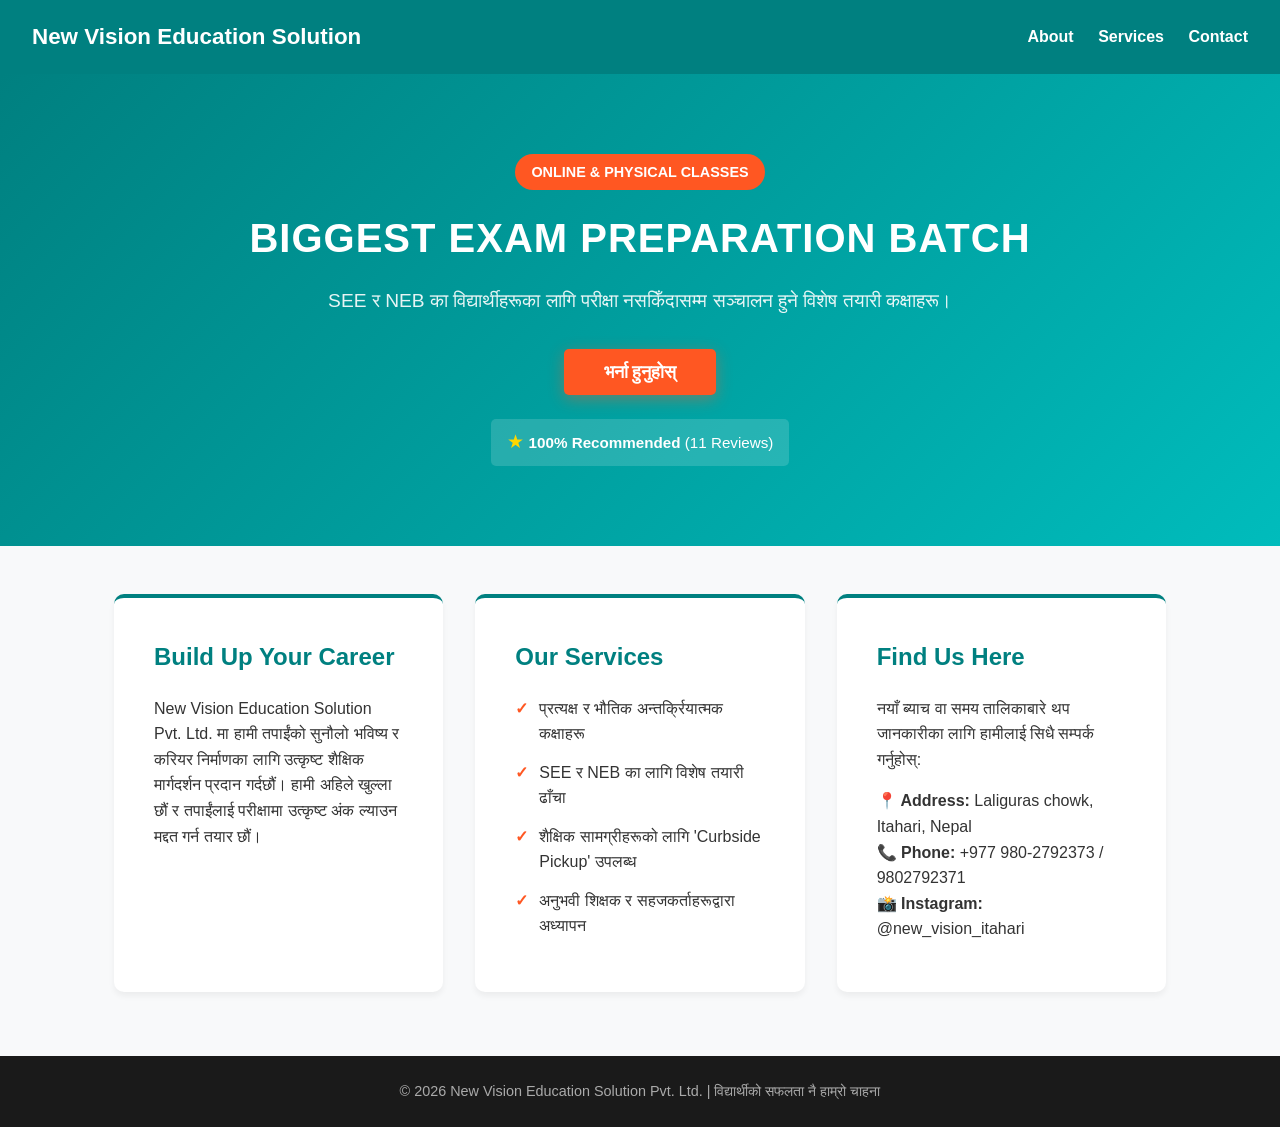
==== new_vision.html @ eb4abb59 "i had changed a language of the site" ====
<!DOCTYPE html>
<html lang="ne">
<head>
    <meta charset="UTF-8">
    <meta name="viewport" content="width=device-width, initial-scale=1.0">
    <title>New Vision Education Solution Pvt. Ltd.</title>
    <style>
        /* Base Setup */
        * {
            margin: 0;
            padding: 0;
            box-sizing: border-box;
            font-family: 'Segoe UI', Tahoma, Geneva, Verdana, sans-serif;
        }

        body {
            background-color: #f8f9fa;
            color: #333;
            line-height: 1.6;
        }

        /* Header Navigation */
        header {
            background-color: #008080; 
            color: white;
            padding: 1.2rem 2rem;
            display: flex;
            justify-content: space-between;
            align-items: center;
            box-shadow: 0 2px 10px rgba(0,0,0,0.1);
        }

        .logo h1 {
            font-size: 1.4rem;
            font-weight: 700;
        }

        nav a {
            color: white;
            text-decoration: none;
            margin-left: 20px;
            font-weight: 600;
            transition: color 0.2s;
        }

        nav a:hover {
            color: #ff5722;
        }

        /* Hero Banner */
        .hero-banner {
            background: linear-gradient(135deg, #008080 0%, #00bcbc 100%);
            color: white;
            text-align: center;
            padding: 5rem 1.5rem;
            position: relative;
        }

        .hero-banner .badge {
            background-color: #ff5722;
            color: white;
            padding: 0.4rem 1rem;
            border-radius: 50px;
            font-weight: bold;
            display: inline-block;
            margin-bottom: 1rem;
            font-size: 0.9rem;
            text-transform: uppercase;
        }

        .hero-banner h2 {
            font-size: 2.5rem;
            margin-bottom: 1rem;
            letter-spacing: 1px;
        }

        .hero-banner p {
            font-size: 1.2rem;
            max-width: 700px;
            margin: 0 auto 2rem auto;
            opacity: 0.9;
        }

        /* Trust Badge Style */
        .rating-badge {
            display: inline-flex;
            align-items: center;
            background: rgba(255, 255, 255, 0.15);
            padding: 0.5rem 1rem;
            border-radius: 5px;
            margin-top: 1.5rem;
            font-size: 0.95rem;
        }

        .rating-badge span {
            color: #ffd700;
            margin-right: 5px;
            font-size: 1.2rem;
        }

        .btn-enroll {
            background-color: #ff5722;
            color: white;
            padding: 0.8rem 2.5rem;
            border: none;
            border-radius: 5px;
            font-size: 1.1rem;
            font-weight: bold;
            cursor: pointer;
            box-shadow: 0 4px 15px rgba(255, 87, 34, 0.4);
            transition: background 0.3s, transform 0.2s;
        }

        .btn-enroll:hover {
            background-color: #e64a19;
            transform: translateY(-2px);
        }

        /* Main Content Container */
        main {
            max-width: 1100px;
            margin: 3rem auto;
            padding: 0 1.5rem;
        }

        .grid-layout {
            display: grid;
            grid-template-columns: repeat(auto-fit, minmax(300px, 1fr));
            gap: 2rem;
        }

        /* Styled Sections */
        section {
            background: white;
            padding: 2.5rem;
            border-radius: 10px;
            box-shadow: 0 4px 6px rgba(0, 0, 0, 0.05);
            border-top: 4px solid #008080;
        }

        section h2 {
            color: #008080;
            margin-bottom: 1.2rem;
            font-size: 1.5rem;
        }

        /* List Items Styling */
        section ul {
            list-style: none;
        }

        section ul li {
            margin-bottom: 0.8rem;
            position: relative;
            padding-left: 1.5rem;
        }

        section ul li::before {
            content: "✓";
            color: #ff5722;
            font-weight: bold;
            position: absolute;
            left: 0;
        }

        /* Footer */
        footer {
            background-color: #1a1a1a;
            color: #aaa;
            text-align: center;
            padding: 1.5rem;
            font-size: 0.9rem;
            margin-top: 4rem;
        }
    </style>
</head>
<body>

    <!-- Header Navigation -->
    <header>
        <div class="logo">
            <h1>New Vision Education Solution</h1>
        </div>
        <nav>
            <a href="#about">About</a>
            <a href="#features">Services</a>
            <a href="#contact">Contact</a>
        </nav>
    </header>

    <!-- Hero Banner -->
    <div class="hero-banner">
        <span class="badge">Online & Physical Classes</span>
        <h2>BIGGEST EXAM PREPARATION BATCH</h2>
        <p>SEE र NEB का विद्यार्थीहरूका लागि परीक्षा नसकिँदासम्म सञ्चालन हुने विशेष तयारी कक्षाहरू।</p>
        <button class="btn-enroll" id="enrollBtn">भर्ना हुनुहोस्</button>
        <br>
        <div class="rating-badge">
            <span>★</span> <strong>100% Recommended</strong> &nbsp;(11 Reviews)
        </div>
    </div>

    <!-- Main Content Sections -->
    <main class="grid-layout">
        
        <!-- About Section -->
        <section id="about">
            <h2>Build Up Your Career</h2>
            <p>New Vision Education Solution Pvt. Ltd. मा हामी तपाईंको सुनौलो भविष्य र करियर निर्माणका लागि उत्कृष्ट शैक्षिक मार्गदर्शन प्रदान गर्दछौं। हामी अहिले खुल्ला छौं र तपाईंलाई परीक्षामा उत्कृष्ट अंक ल्याउन मद्दत गर्न तयार छौं।</p>
        </section>

        <!-- Features & Services Section -->
        <section id="features">
            <h2>Our Services</h2>
            <ul>
                <li>प्रत्यक्ष र भौतिक अन्तर्क्रियात्मक कक्षाहरू</li>
                <li>SEE र NEB का लागि विशेष तयारी ढाँचा</li>
                <li>शैक्षिक सामग्रीहरूको लागि 'Curbside Pickup' उपलब्ध</li>
                <li>अनुभवी शिक्षक र सहजकर्ताहरूद्वारा अध्यापन</li>
            </ul>
        </section>

        <!-- Contact Section -->
        <section id="contact">
            <h2>Find Us Here</h2>
            <p style="margin-bottom: 1rem;">नयाँ ब्याच वा समय तालिकाबारे थप जानकारीका लागि हामीलाई सिधै सम्पर्क गर्नुहोस्:</p>
            <p><strong>📍 Address:</strong> Laliguras chowk, Itahari, Nepal</p>
            <p><strong>📞 Phone:</strong> +977 980-2792373 / 9802792371</p>
            <p><strong>📸 Instagram:</strong> @new_vision_itahari</p>
        </section>

    </main>

    <!-- Footer Area -->
    <footer>
        <p>&copy; 2026 New Vision Education Solution Pvt. Ltd. | विद्यार्थीको सफलता नै हाम्रो चाहना</p>
    </footer>

    <!-- Interactive JavaScript -->
    <script>
        document.getElementById('enrollBtn').addEventListener('click', function() {
            alert('SEE/NEB ब्याचमा आफ्नो सिट सुरक्षित गर्नका लागि कृपया हाम्रो हेल्प डेस्क नम्बर +977 980-2792373 मा सिधै फोन गर्नुहोस्!');
        });
    </script>

</body>
</html>
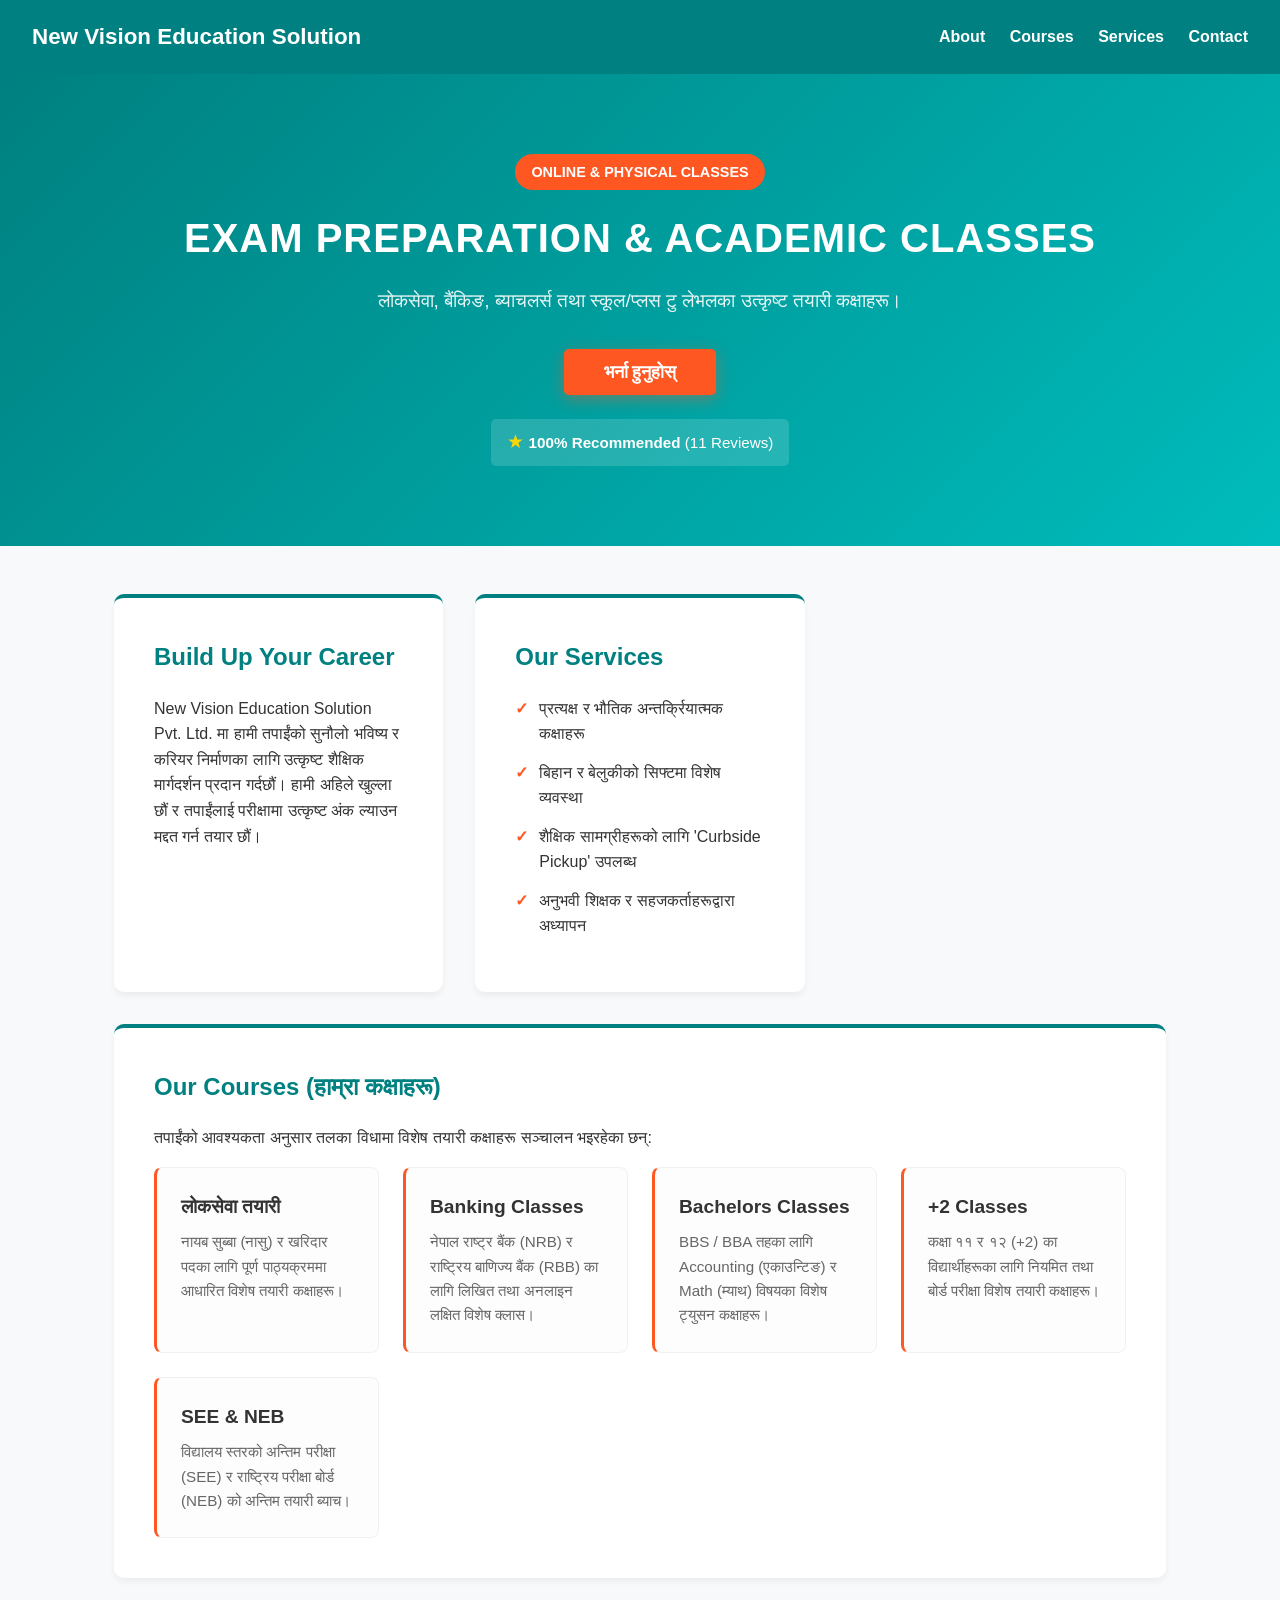
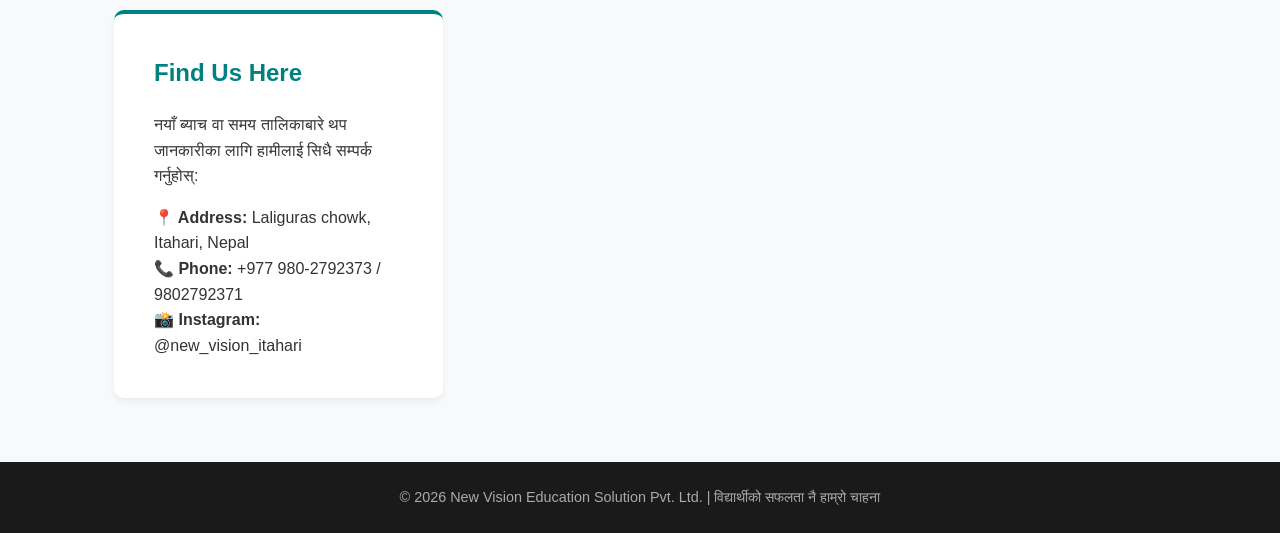
==== commit 05d05a17: "i had added a courses" ====
--- a/new_vision.html
+++ b/new_vision.html
@@ -129,6 +129,11 @@
             gap: 2rem;
         }
 
+        /* Full Width Section for Courses */
+        .full-width-section {
+            grid-column: 1 / -1;
+        }
+
         /* Styled Sections */
         section {
             background: white;
@@ -142,6 +147,33 @@
             color: #008080;
             margin-bottom: 1.2rem;
             font-size: 1.5rem;
+        }
+
+        /* Course Grid Layout */
+        .courses-grid {
+            display: grid;
+            grid-template-columns: repeat(auto-fit, minmax(220px, 1fr));
+            gap: 1.5rem;
+            margin-top: 1rem;
+        }
+
+        .course-card {
+            background: #fdfdfd;
+            border: 1px solid #eef2f3;
+            padding: 1.5rem;
+            border-radius: 8px;
+            border-left: 3px solid #ff5722;
+        }
+
+        .course-card h3 {
+            color: #333;
+            font-size: 1.2rem;
+            margin-bottom: 0.5rem;
+        }
+
+        .course-card p {
+            font-size: 0.95rem;
+            color: #666;
         }
 
         /* List Items Styling */
@@ -183,6 +215,7 @@
         </div>
         <nav>
             <a href="#about">About</a>
+            <a href="#courses">Courses</a>
             <a href="#features">Services</a>
             <a href="#contact">Contact</a>
         </nav>
@@ -191,8 +224,8 @@
     <!-- Hero Banner -->
     <div class="hero-banner">
         <span class="badge">Online & Physical Classes</span>
-        <h2>BIGGEST EXAM PREPARATION BATCH</h2>
-        <p>SEE र NEB का विद्यार्थीहरूका लागि परीक्षा नसकिँदासम्म सञ्चालन हुने विशेष तयारी कक्षाहरू।</p>
+        <h2>EXAM PREPARATION & ACADEMIC CLASSES</h2>
+        <p>लोकसेवा, बैंकिङ, ब्याचलर्स तथा स्कूल/प्लस टु लेभलका उत्कृष्ट तयारी कक्षाहरू।</p>
         <button class="btn-enroll" id="enrollBtn">भर्ना हुनुहोस्</button>
         <br>
         <div class="rating-badge">
@@ -214,10 +247,39 @@
             <h2>Our Services</h2>
             <ul>
                 <li>प्रत्यक्ष र भौतिक अन्तर्क्रियात्मक कक्षाहरू</li>
-                <li>SEE र NEB का लागि विशेष तयारी ढाँचा</li>
+                <li>बिहान र बेलुकीको सिफ्टमा विशेष व्यवस्था</li>
                 <li>शैक्षिक सामग्रीहरूको लागि 'Curbside Pickup' उपलब्ध</li>
                 <li>अनुभवी शिक्षक र सहजकर्ताहरूद्वारा अध्यापन</li>
             </ul>
+        </section>
+
+        <!-- NEW: Courses Section (Full Width Grid) -->
+        <section id="courses" class="full-width-section">
+            <h2>Our Courses (हाम्रा कक्षाहरू)</h2>
+            <p>तपाईंको आवश्यकता अनुसार तलका विधामा विशेष तयारी कक्षाहरू सञ्चालन भइरहेका छन्:</p>
+            
+            <div class="courses-grid">
+                <div class="course-card">
+                    <h3>लोकसेवा तयारी</h3>
+                    <p>नायब सुब्बा (नासु) र खरिदार पदका लागि पूर्ण पाठ्यक्रममा आधारित विशेष तयारी कक्षाहरू।</p>
+                </div>
+                <div class="course-card">
+                    <h3>Banking Classes</h3>
+                    <p>नेपाल राष्ट्र बैंक (NRB) र राष्ट्रिय बाणिज्य बैंक (RBB) का लागि लिखित तथा अनलाइन लक्षित विशेष क्लास।</p>
+                </div>
+                <div class="course-card">
+                    <h3>Bachelors Classes</h3>
+                    <p>BBS / BBA तहका लागि Accounting (एकाउन्टिङ) र Math (म्याथ) विषयका विशेष ट्युसन कक्षाहरू।</p>
+                </div>
+                <div class="course-card">
+                    <h3>+2 Classes</h3>
+                    <p>कक्षा ११ र १२ (+2) का विद्यार्थीहरूका लागि नियमित तथा बोर्ड परीक्षा विशेष तयारी कक्षाहरू।</p>
+                </div>
+                <div class="course-card">
+                    <h3>SEE & NEB</h3>
+                    <p>विद्यालय स्तरको अन्तिम परीक्षा (SEE) र राष्ट्रिय परीक्षा बोर्ड (NEB) को अन्तिम तयारी ब्याच।</p>
+                </div>
+            </div>
         </section>
 
         <!-- Contact Section -->
@@ -239,7 +301,7 @@
     <!-- Interactive JavaScript -->
     <script>
         document.getElementById('enrollBtn').addEventListener('click', function() {
-            alert('SEE/NEB ब्याचमा आफ्नो सिट सुरक्षित गर्नका लागि कृपया हाम्रो हेल्प डेस्क नम्बर +977 980-2792373 मा सिधै फोन गर्नुहोस्!');
+            alert('सिट सुरक्षित गर्न वा कोर्षहरूको थप जानकारीका लागि कृपया हाम्रो हेल्प डेस्क नम्बर +977 980-2792373 मा सिधै फोन गर्नुहोस्!');
         });
     </script>
 
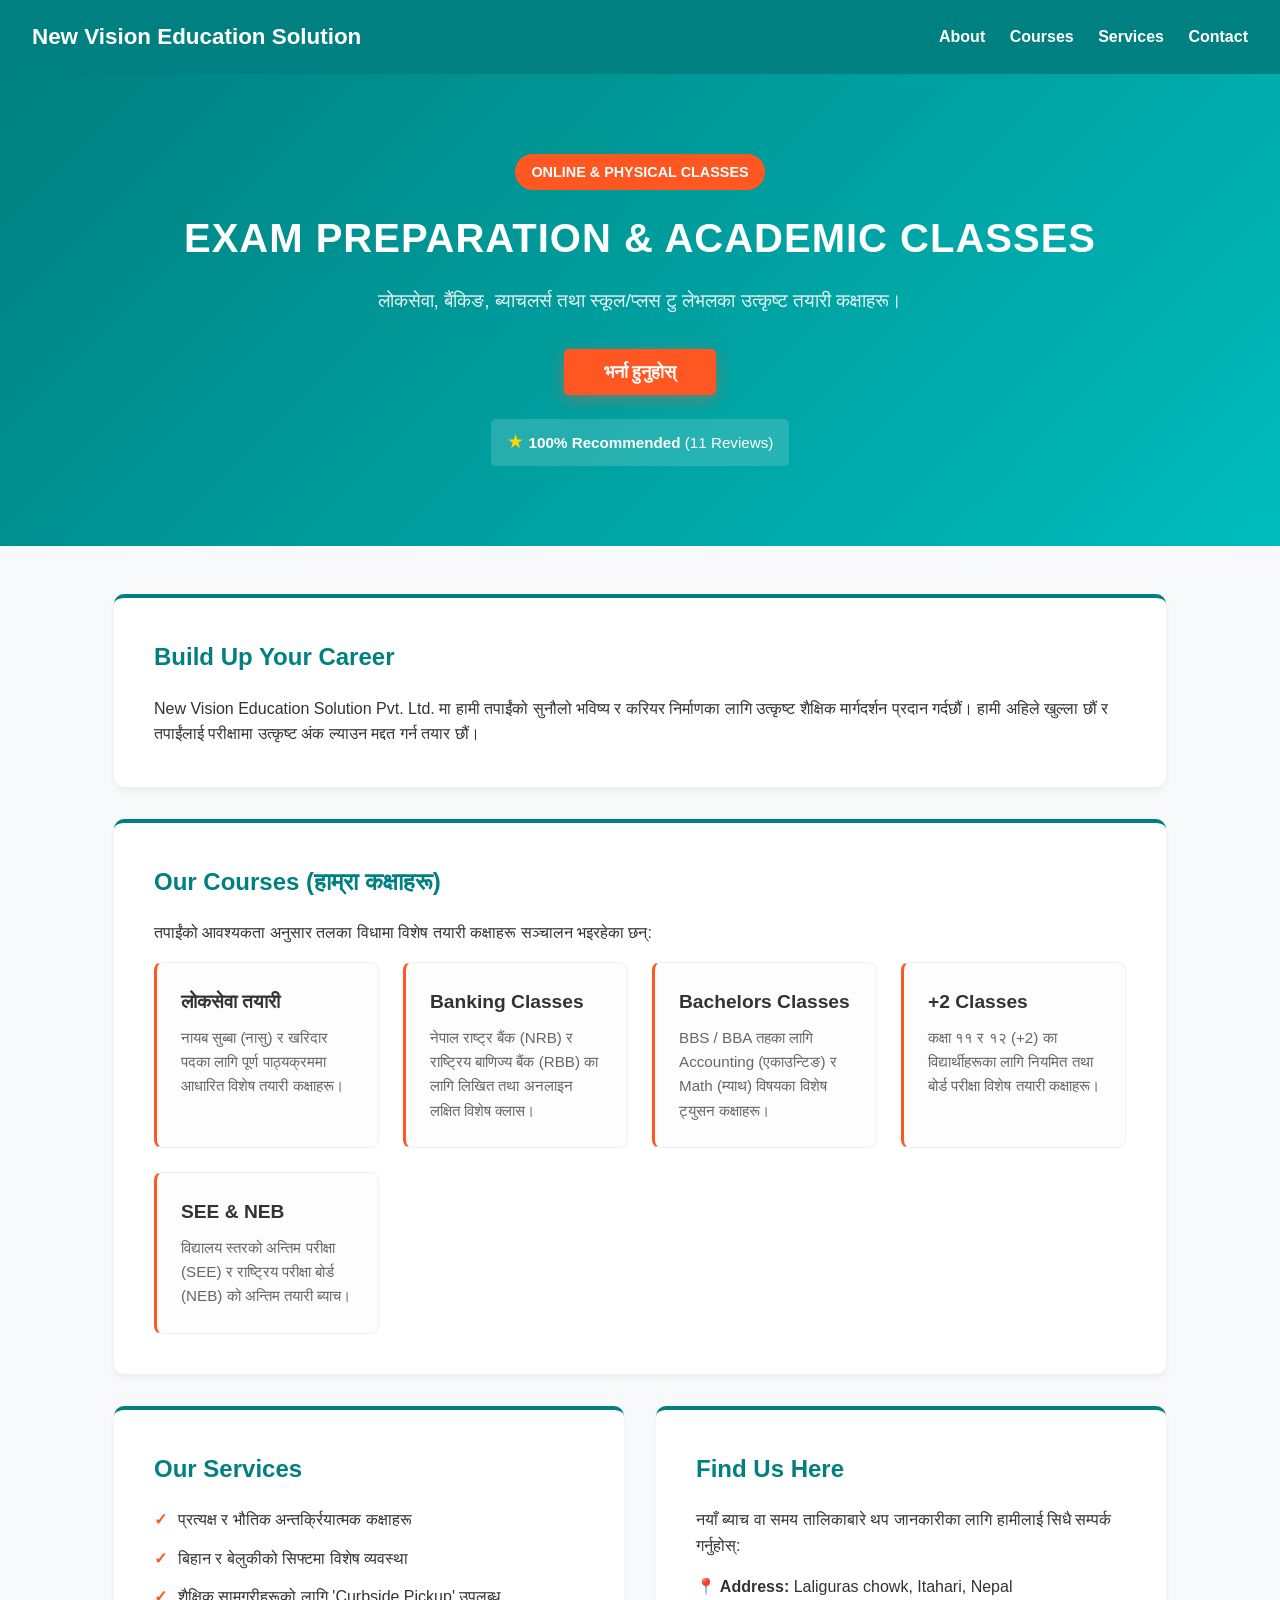
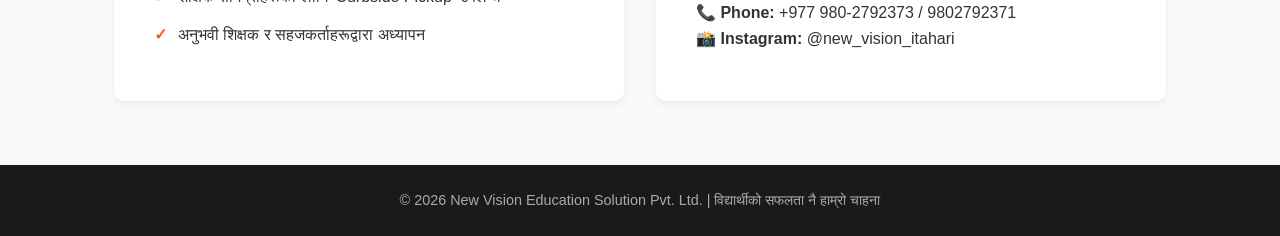
==== commit 35863481: "i changed a place of find us here to the right side of our services" ====
--- a/new_vision.html
+++ b/new_vision.html
@@ -121,17 +121,16 @@
             max-width: 1100px;
             margin: 3rem auto;
             padding: 0 1.5rem;
-        }
-
-        .grid-layout {
+            display: flex;
+            flex-direction: column;
+            gap: 2rem;
+        }
+
+        /* Side-by-Side Grid Layout for Services & Contact */
+        .side-by-side-grid {
             display: grid;
             grid-template-columns: repeat(auto-fit, minmax(300px, 1fr));
             gap: 2rem;
-        }
-
-        /* Full Width Section for Courses */
-        .full-width-section {
-            grid-column: 1 / -1;
         }
 
         /* Styled Sections */
@@ -234,27 +233,16 @@
     </div>
 
     <!-- Main Content Sections -->
-    <main class="grid-layout">
+    <main>
         
-        <!-- About Section -->
+        <!-- About Section (Top Full Width) -->
         <section id="about">
             <h2>Build Up Your Career</h2>
             <p>New Vision Education Solution Pvt. Ltd. मा हामी तपाईंको सुनौलो भविष्य र करियर निर्माणका लागि उत्कृष्ट शैक्षिक मार्गदर्शन प्रदान गर्दछौं। हामी अहिले खुल्ला छौं र तपाईंलाई परीक्षामा उत्कृष्ट अंक ल्याउन मद्दत गर्न तयार छौं।</p>
         </section>
 
-        <!-- Features & Services Section -->
-        <section id="features">
-            <h2>Our Services</h2>
-            <ul>
-                <li>प्रत्यक्ष र भौतिक अन्तर्क्रियात्मक कक्षाहरू</li>
-                <li>बिहान र बेलुकीको सिफ्टमा विशेष व्यवस्था</li>
-                <li>शैक्षिक सामग्रीहरूको लागि 'Curbside Pickup' उपलब्ध</li>
-                <li>अनुभवी शिक्षक र सहजकर्ताहरूद्वारा अध्यापन</li>
-            </ul>
-        </section>
-
-        <!-- NEW: Courses Section (Full Width Grid) -->
-        <section id="courses" class="full-width-section">
+        <!-- Courses Section -->
+        <section id="courses">
             <h2>Our Courses (हाम्रा कक्षाहरू)</h2>
             <p>तपाईंको आवश्यकता अनुसार तलका विधामा विशेष तयारी कक्षाहरू सञ्चालन भइरहेका छन्:</p>
             
@@ -282,14 +270,30 @@
             </div>
         </section>
 
-        <!-- Contact Section -->
-        <section id="contact">
-            <h2>Find Us Here</h2>
-            <p style="margin-bottom: 1rem;">नयाँ ब्याच वा समय तालिकाबारे थप जानकारीका लागि हामीलाई सिधै सम्पर्क गर्नुहोस्:</p>
-            <p><strong>📍 Address:</strong> Laliguras chowk, Itahari, Nepal</p>
-            <p><strong>📞 Phone:</strong> +977 980-2792373 / 9802792371</p>
-            <p><strong>📸 Instagram:</strong> @new_vision_itahari</p>
-        </section>
+        <!-- Side-by-Side Wrapper for Our Services and Find Us Here -->
+        <div class="side-by-side-grid">
+            
+            <!-- Features & Services Section -->
+            <section id="features">
+                <h2>Our Services</h2>
+                <ul>
+                    <li>प्रत्यक्ष र भौतिक अन्तर्क्रियात्मक कक्षाहरू</li>
+                    <li>बिहान र बेलुकीको सिफ्टमा विशेष व्यवस्था</li>
+                    <li>शैक्षिक सामग्रीहरूको लागि 'Curbside Pickup' उपलब्ध</li>
+                    <li>अनुभवी शिक्षक र सहजकर्ताहरूद्वारा अध्यापन</li>
+                </ul>
+            </section>
+
+            <!-- Contact Section (Moved right next to Our Services) -->
+            <section id="contact">
+                <h2>Find Us Here</h2>
+                <p style="margin-bottom: 1rem;">नयाँ ब्याच वा समय तालिकाबारे थप जानकारीका लागि हामीलाई सिधै सम्पर्क गर्नुहोस्:</p>
+                <p><strong>📍 Address:</strong> Laliguras chowk, Itahari, Nepal</p>
+                <p><strong>📞 Phone:</strong> +977 980-2792373 / 9802792371</p>
+                <p><strong>📸 Instagram:</strong> @new_vision_itahari</p>
+            </section>
+
+        </div>
 
     </main>
 
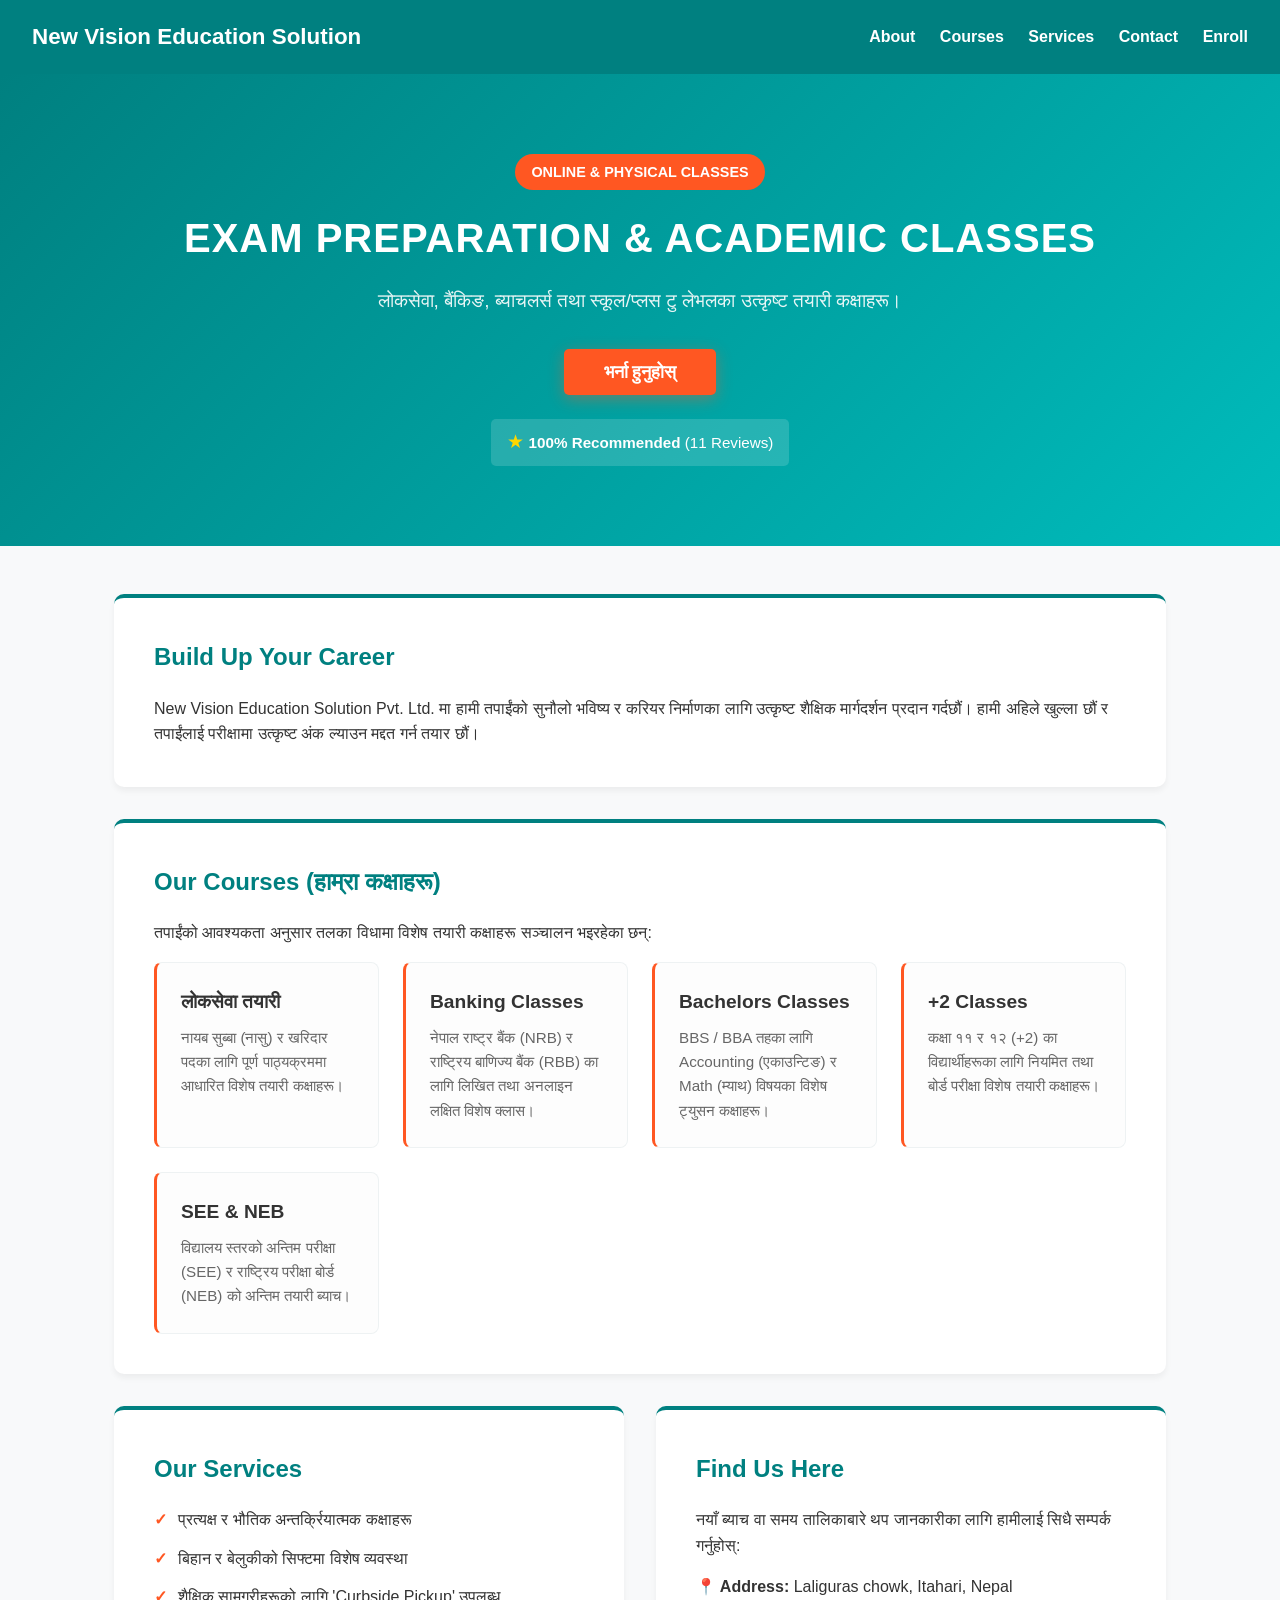
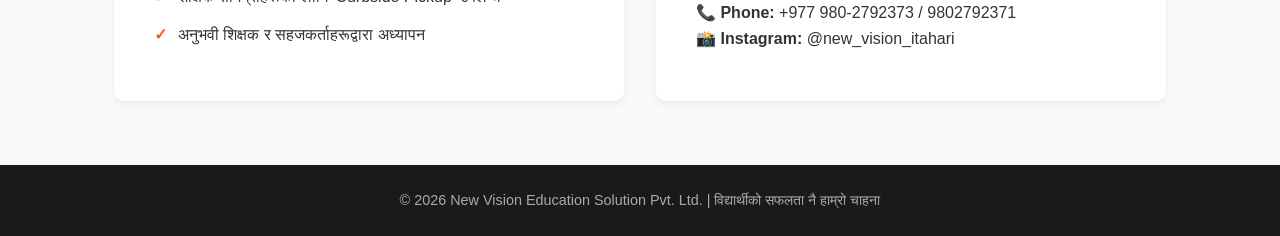
==== commit 6c4c35be: "i had added a enroll.html" ====
--- a/new_vision.html
+++ b/new_vision.html
@@ -4,206 +4,7 @@
     <meta charset="UTF-8">
     <meta name="viewport" content="width=device-width, initial-scale=1.0">
     <title>New Vision Education Solution Pvt. Ltd.</title>
-    <style>
-        /* Base Setup */
-        * {
-            margin: 0;
-            padding: 0;
-            box-sizing: border-box;
-            font-family: 'Segoe UI', Tahoma, Geneva, Verdana, sans-serif;
-        }
-
-        body {
-            background-color: #f8f9fa;
-            color: #333;
-            line-height: 1.6;
-        }
-
-        /* Header Navigation */
-        header {
-            background-color: #008080; 
-            color: white;
-            padding: 1.2rem 2rem;
-            display: flex;
-            justify-content: space-between;
-            align-items: center;
-            box-shadow: 0 2px 10px rgba(0,0,0,0.1);
-        }
-
-        .logo h1 {
-            font-size: 1.4rem;
-            font-weight: 700;
-        }
-
-        nav a {
-            color: white;
-            text-decoration: none;
-            margin-left: 20px;
-            font-weight: 600;
-            transition: color 0.2s;
-        }
-
-        nav a:hover {
-            color: #ff5722;
-        }
-
-        /* Hero Banner */
-        .hero-banner {
-            background: linear-gradient(135deg, #008080 0%, #00bcbc 100%);
-            color: white;
-            text-align: center;
-            padding: 5rem 1.5rem;
-            position: relative;
-        }
-
-        .hero-banner .badge {
-            background-color: #ff5722;
-            color: white;
-            padding: 0.4rem 1rem;
-            border-radius: 50px;
-            font-weight: bold;
-            display: inline-block;
-            margin-bottom: 1rem;
-            font-size: 0.9rem;
-            text-transform: uppercase;
-        }
-
-        .hero-banner h2 {
-            font-size: 2.5rem;
-            margin-bottom: 1rem;
-            letter-spacing: 1px;
-        }
-
-        .hero-banner p {
-            font-size: 1.2rem;
-            max-width: 700px;
-            margin: 0 auto 2rem auto;
-            opacity: 0.9;
-        }
-
-        /* Trust Badge Style */
-        .rating-badge {
-            display: inline-flex;
-            align-items: center;
-            background: rgba(255, 255, 255, 0.15);
-            padding: 0.5rem 1rem;
-            border-radius: 5px;
-            margin-top: 1.5rem;
-            font-size: 0.95rem;
-        }
-
-        .rating-badge span {
-            color: #ffd700;
-            margin-right: 5px;
-            font-size: 1.2rem;
-        }
-
-        .btn-enroll {
-            background-color: #ff5722;
-            color: white;
-            padding: 0.8rem 2.5rem;
-            border: none;
-            border-radius: 5px;
-            font-size: 1.1rem;
-            font-weight: bold;
-            cursor: pointer;
-            box-shadow: 0 4px 15px rgba(255, 87, 34, 0.4);
-            transition: background 0.3s, transform 0.2s;
-        }
-
-        .btn-enroll:hover {
-            background-color: #e64a19;
-            transform: translateY(-2px);
-        }
-
-        /* Main Content Container */
-        main {
-            max-width: 1100px;
-            margin: 3rem auto;
-            padding: 0 1.5rem;
-            display: flex;
-            flex-direction: column;
-            gap: 2rem;
-        }
-
-        /* Side-by-Side Grid Layout for Services & Contact */
-        .side-by-side-grid {
-            display: grid;
-            grid-template-columns: repeat(auto-fit, minmax(300px, 1fr));
-            gap: 2rem;
-        }
-
-        /* Styled Sections */
-        section {
-            background: white;
-            padding: 2.5rem;
-            border-radius: 10px;
-            box-shadow: 0 4px 6px rgba(0, 0, 0, 0.05);
-            border-top: 4px solid #008080;
-        }
-
-        section h2 {
-            color: #008080;
-            margin-bottom: 1.2rem;
-            font-size: 1.5rem;
-        }
-
-        /* Course Grid Layout */
-        .courses-grid {
-            display: grid;
-            grid-template-columns: repeat(auto-fit, minmax(220px, 1fr));
-            gap: 1.5rem;
-            margin-top: 1rem;
-        }
-
-        .course-card {
-            background: #fdfdfd;
-            border: 1px solid #eef2f3;
-            padding: 1.5rem;
-            border-radius: 8px;
-            border-left: 3px solid #ff5722;
-        }
-
-        .course-card h3 {
-            color: #333;
-            font-size: 1.2rem;
-            margin-bottom: 0.5rem;
-        }
-
-        .course-card p {
-            font-size: 0.95rem;
-            color: #666;
-        }
-
-        /* List Items Styling */
-        section ul {
-            list-style: none;
-        }
-
-        section ul li {
-            margin-bottom: 0.8rem;
-            position: relative;
-            padding-left: 1.5rem;
-        }
-
-        section ul li::before {
-            content: "✓";
-            color: #ff5722;
-            font-weight: bold;
-            position: absolute;
-            left: 0;
-        }
-
-        /* Footer */
-        footer {
-            background-color: #1a1a1a;
-            color: #aaa;
-            text-align: center;
-            padding: 1.5rem;
-            font-size: 0.9rem;
-            margin-top: 4rem;
-        }
-    </style>
+    <link rel="stylesheet" href="style.css">
 </head>
 <body>
 
@@ -217,6 +18,8 @@
             <a href="#courses">Courses</a>
             <a href="#features">Services</a>
             <a href="#contact">Contact</a>
+
+            <a href="enroll.html">Enroll</a>
         </nav>
     </header>
 
--- a/style.css
+++ b/style.css
@@ -0,0 +1,198 @@
+/* Base Setup */
+* {
+    margin: 0;
+    padding: 0;
+    box-sizing: border-box;
+    font-family: 'Segoe UI', Tahoma, Geneva, Verdana, sans-serif;
+}
+
+body {
+    background-color: #f8f9fa;
+    color: #333;
+    line-height: 1.6;
+}
+
+/* Header Navigation */
+header {
+    background-color: #008080;
+    color: white;
+    padding: 1.2rem 2rem;
+    display: flex;
+    justify-content: space-between;
+    align-items: center;
+    box-shadow: 0 2px 10px rgba(0, 0, 0, 0.1);
+}
+
+.logo h1 {
+    font-size: 1.4rem;
+    font-weight: 700;
+}
+
+nav a {
+    color: white;
+    text-decoration: none;
+    margin-left: 20px;
+    font-weight: 600;
+    transition: color 0.2s;
+}
+
+nav a:hover {
+    color: #ff5722;
+}
+
+/* Hero Banner */
+.hero-banner {
+    background: linear-gradient(135deg, #008080 0%, #00bcbc 100%);
+    color: white;
+    text-align: center;
+    padding: 5rem 1.5rem;
+    position: relative;
+}
+
+.hero-banner .badge {
+    background-color: #ff5722;
+    color: white;
+    padding: 0.4rem 1rem;
+    border-radius: 50px;
+    font-weight: bold;
+    display: inline-block;
+    margin-bottom: 1rem;
+    font-size: 0.9rem;
+    text-transform: uppercase;
+}
+
+.hero-banner h2 {
+    font-size: 2.5rem;
+    margin-bottom: 1rem;
+    letter-spacing: 1px;
+}
+
+.hero-banner p {
+    font-size: 1.2rem;
+    max-width: 700px;
+    margin: 0 auto 2rem auto;
+    opacity: 0.9;
+}
+
+/* Trust Badge Style */
+.rating-badge {
+    display: inline-flex;
+    align-items: center;
+    background: rgba(255, 255, 255, 0.15);
+    padding: 0.5rem 1rem;
+    border-radius: 5px;
+    margin-top: 1.5rem;
+    font-size: 0.95rem;
+}
+
+.rating-badge span {
+    color: #ffd700;
+    margin-right: 5px;
+    font-size: 1.2rem;
+}
+
+.btn-enroll {
+    background-color: #ff5722;
+    color: white;
+    padding: 0.8rem 2.5rem;
+    border: none;
+    border-radius: 5px;
+    font-size: 1.1rem;
+    font-weight: bold;
+    cursor: pointer;
+    box-shadow: 0 4px 15px rgba(255, 87, 34, 0.4);
+    transition: background 0.3s, transform 0.2s;
+}
+
+.btn-enroll:hover {
+    background-color: #e64a19;
+    transform: translateY(-2px);
+}
+
+/* Main Content Container */
+main {
+    max-width: 1100px;
+    margin: 3rem auto;
+    padding: 0 1.5rem;
+    display: flex;
+    flex-direction: column;
+    gap: 2rem;
+}
+
+/* Side-by-Side Grid Layout for Services & Contact */
+.side-by-side-grid {
+    display: grid;
+    grid-template-columns: repeat(auto-fit, minmax(300px, 1fr));
+    gap: 2rem;
+}
+
+/* Styled Sections */
+section {
+    background: white;
+    padding: 2.5rem;
+    border-radius: 10px;
+    box-shadow: 0 4px 6px rgba(0, 0, 0, 0.05);
+    border-top: 4px solid #008080;
+}
+
+section h2 {
+    color: #008080;
+    margin-bottom: 1.2rem;
+    font-size: 1.5rem;
+}
+
+/* Course Grid Layout */
+.courses-grid {
+    display: grid;
+    grid-template-columns: repeat(auto-fit, minmax(220px, 1fr));
+    gap: 1.5rem;
+    margin-top: 1rem;
+}
+
+.course-card {
+    background: #fdfdfd;
+    border: 1px solid #eef2f3;
+    padding: 1.5rem;
+    border-radius: 8px;
+    border-left: 3px solid #ff5722;
+}
+
+.course-card h3 {
+    color: #333;
+    font-size: 1.2rem;
+    margin-bottom: 0.5rem;
+}
+
+.course-card p {
+    font-size: 0.95rem;
+    color: #666;
+}
+
+/* List Items Styling */
+section ul {
+    list-style: none;
+}
+
+section ul li {
+    margin-bottom: 0.8rem;
+    position: relative;
+    padding-left: 1.5rem;
+}
+
+section ul li::before {
+    content: "✓";
+    color: #ff5722;
+    font-weight: bold;
+    position: absolute;
+    left: 0;
+}
+
+/* Footer */
+footer {
+    background-color: #1a1a1a;
+    color: #aaa;
+    text-align: center;
+    padding: 1.5rem;
+    font-size: 0.9rem;
+    margin-top: 4rem;
+}
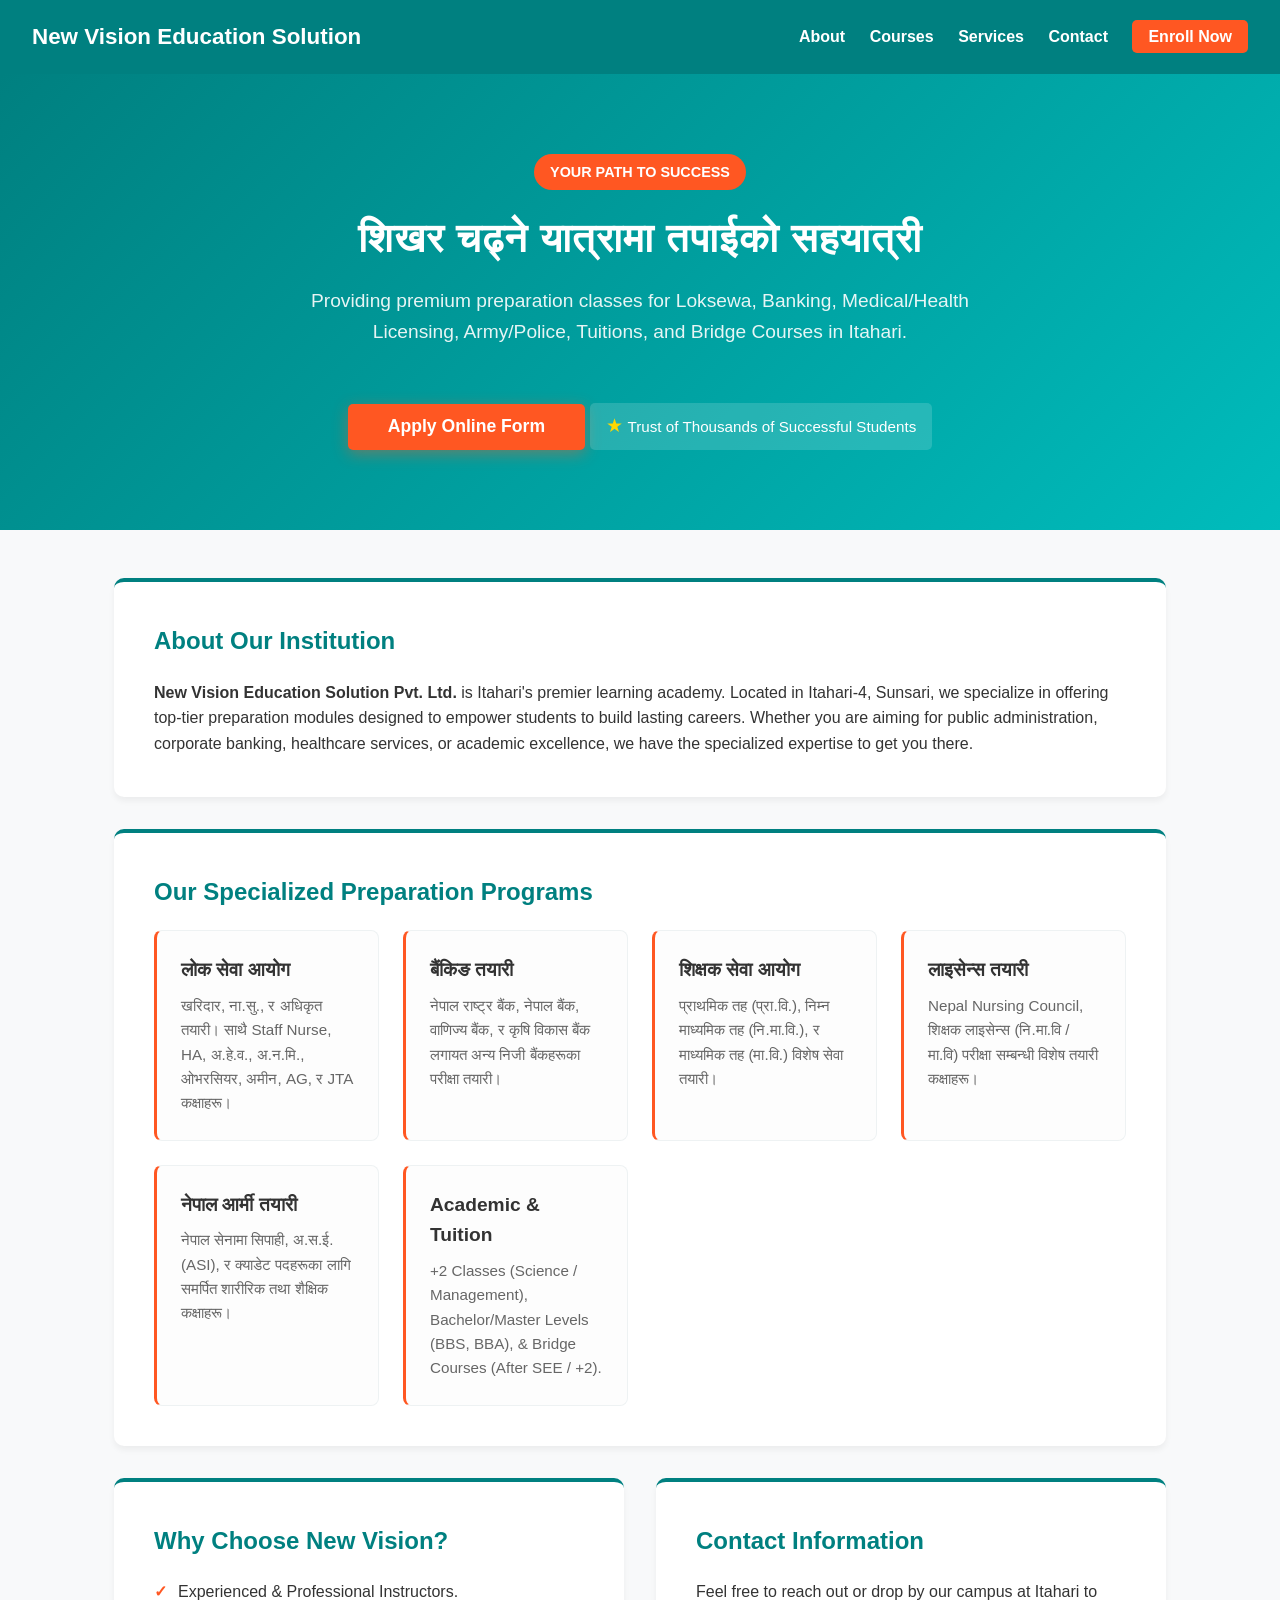
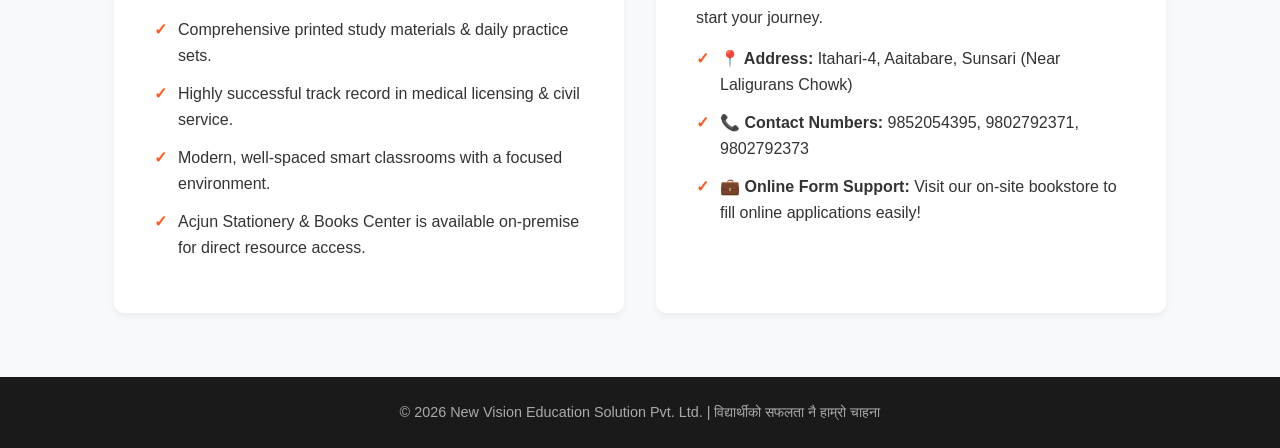
==== commit 0645be3c: "i have added a enroll.html in newvision education solution" ====
--- a/new_vision.html
+++ b/new_vision.html
@@ -1,9 +1,9 @@
 <!DOCTYPE html>
-<html lang="ne">
+<html lang="en">
 <head>
     <meta charset="UTF-8">
     <meta name="viewport" content="width=device-width, initial-scale=1.0">
-    <title>New Vision Education Solution Pvt. Ltd.</title>
+    <title>New Vision Education Solution - Itahari</title>
     <link rel="stylesheet" href="style.css">
 </head>
 <body>
@@ -18,82 +18,92 @@
             <a href="#courses">Courses</a>
             <a href="#features">Services</a>
             <a href="#contact">Contact</a>
-
-            <a href="enroll.html">Enroll</a>
+            <a href="enroll.html" style="background-color: #ff5722; padding: 0.5rem 1rem; border-radius: 5px; margin-left: 20px;">Enroll Now</a>
         </nav>
     </header>
 
     <!-- Hero Banner -->
     <div class="hero-banner">
-        <span class="badge">Online & Physical Classes</span>
-        <h2>EXAM PREPARATION & ACADEMIC CLASSES</h2>
-        <p>लोकसेवा, बैंकिङ, ब्याचलर्स तथा स्कूल/प्लस टु लेभलका उत्कृष्ट तयारी कक्षाहरू।</p>
-        <button class="btn-enroll" id="enrollBtn">भर्ना हुनुहोस्</button>
-        <br>
+        <span class="badge">Your Path to Success</span>
+        <h2>शिखर चढ्ने यात्रामा तपाईको सहयात्री</h2>
+        <p>Providing premium preparation classes for Loksewa, Banking, Medical/Health Licensing, Army/Police, Tuitions, and Bridge Courses in Itahari.</p>
+        <button class="btn-enroll" onclick="window.location.href='enroll.html'">Apply Online Form</button>
         <div class="rating-badge">
-            <span>★</span> <strong>100% Recommended</strong> &nbsp;(11 Reviews)
+            <span>★</span> Trust of Thousands of Successful Students
         </div>
     </div>
 
-    <!-- Main Content Sections -->
+    <!-- Main Content Container -->
     <main>
         
-        <!-- About Section (Top Full Width) -->
+        <!-- About Section -->
         <section id="about">
-            <h2>Build Up Your Career</h2>
-            <p>New Vision Education Solution Pvt. Ltd. मा हामी तपाईंको सुनौलो भविष्य र करियर निर्माणका लागि उत्कृष्ट शैक्षिक मार्गदर्शन प्रदान गर्दछौं। हामी अहिले खुल्ला छौं र तपाईंलाई परीक्षामा उत्कृष्ट अंक ल्याउन मद्दत गर्न तयार छौं।</p>
+            <h2>About Our Institution</h2>
+            <p><strong>New Vision Education Solution Pvt. Ltd.</strong> is Itahari's premier learning academy. Located in Itahari-4, Sunsari, we specialize in offering top-tier preparation modules designed to empower students to build lasting careers. Whether you are aiming for public administration, corporate banking, healthcare services, or academic excellence, we have the specialized expertise to get you there.</p>
         </section>
 
         <!-- Courses Section -->
         <section id="courses">
-            <h2>Our Courses (हाम्रा कक्षाहरू)</h2>
-            <p>तपाईंको आवश्यकता अनुसार तलका विधामा विशेष तयारी कक्षाहरू सञ्चालन भइरहेका छन्:</p>
-            
+            <h2>Our Specialized Preparation Programs</h2>
             <div class="courses-grid">
+                
                 <div class="course-card">
-                    <h3>लोकसेवा तयारी</h3>
-                    <p>नायब सुब्बा (नासु) र खरिदार पदका लागि पूर्ण पाठ्यक्रममा आधारित विशेष तयारी कक्षाहरू।</p>
+                    <h3>लोक सेवा आयोग</h3>
+                    <p>खरिदार, ना.सु., र अधिकृत तयारी। साथै Staff Nurse, HA, अ.हे.व., अ.न.मि., ओभरसियर, अमीन, AG, र JTA कक्षाहरू।</p>
                 </div>
+
                 <div class="course-card">
-                    <h3>Banking Classes</h3>
-                    <p>नेपाल राष्ट्र बैंक (NRB) र राष्ट्रिय बाणिज्य बैंक (RBB) का लागि लिखित तथा अनलाइन लक्षित विशेष क्लास।</p>
+                    <h3>बैंकिङ तयारी</h3>
+                    <p>नेपाल राष्ट्र बैंक, नेपाल बैंक, वाणिज्य बैंक, र कृषि विकास बैंक लगायत अन्य निजी बैंकहरूका परीक्षा तयारी।</p>
                 </div>
+
                 <div class="course-card">
-                    <h3>Bachelors Classes</h3>
-                    <p>BBS / BBA तहका लागि Accounting (एकाउन्टिङ) र Math (म्याथ) विषयका विशेष ट्युसन कक्षाहरू।</p>
+                    <h3>शिक्षक सेवा आयोग</h3>
+                    <p>प्राथमिक तह (प्रा.वि.), निम्न माध्यमिक तह (नि.मा.वि.), र माध्यमिक तह (मा.वि.) विशेष सेवा तयारी।</p>
                 </div>
+
                 <div class="course-card">
-                    <h3>+2 Classes</h3>
-                    <p>कक्षा ११ र १२ (+2) का विद्यार्थीहरूका लागि नियमित तथा बोर्ड परीक्षा विशेष तयारी कक्षाहरू।</p>
+                    <h3>लाइसेन्स तयारी</h3>
+                    <p>Nepal Nursing Council, शिक्षक लाइसेन्स (नि.मा.वि / मा.वि) परीक्षा सम्बन्धी विशेष तयारी कक्षाहरू।</p>
                 </div>
+
                 <div class="course-card">
-                    <h3>SEE & NEB</h3>
-                    <p>विद्यालय स्तरको अन्तिम परीक्षा (SEE) र राष्ट्रिय परीक्षा बोर्ड (NEB) को अन्तिम तयारी ब्याच।</p>
+                    <h3>नेपाल आर्मी तयारी</h3>
+                    <p>नेपाल सेनामा सिपाही, अ.स.ई. (ASI), र क्याडेट पदहरूका लागि समर्पित शारीरिक तथा शैक्षिक कक्षाहरू।</p>
                 </div>
+
+                <div class="course-card">
+                    <h3>Academic & Tuition</h3>
+                    <p>+2 Classes (Science / Management), Bachelor/Master Levels (BBS, BBA), & Bridge Courses (After SEE / +2).</p>
+                </div>
+
             </div>
         </section>
 
-        <!-- Side-by-Side Wrapper for Our Services and Find Us Here -->
+        <!-- Dynamic Side-by-Side Grid (Services & Contact Info) -->
         <div class="side-by-side-grid">
             
-            <!-- Features & Services Section -->
+            <!-- Features / Services Section -->
             <section id="features">
-                <h2>Our Services</h2>
+                <h2>Why Choose New Vision?</h2>
                 <ul>
-                    <li>प्रत्यक्ष र भौतिक अन्तर्क्रियात्मक कक्षाहरू</li>
-                    <li>बिहान र बेलुकीको सिफ्टमा विशेष व्यवस्था</li>
-                    <li>शैक्षिक सामग्रीहरूको लागि 'Curbside Pickup' उपलब्ध</li>
-                    <li>अनुभवी शिक्षक र सहजकर्ताहरूद्वारा अध्यापन</li>
+                    <li>Experienced & Professional Instructors.</li>
+                    <li>Comprehensive printed study materials & daily practice sets.</li>
+                    <li>Highly successful track record in medical licensing & civil service.</li>
+                    <li>Modern, well-spaced smart classrooms with a focused environment.</li>
+                    <li>Acjun Stationery & Books Center is available on-premise for direct resource access.</li>
                 </ul>
             </section>
 
-            <!-- Contact Section (Moved right next to Our Services) -->
+            <!-- Contact & Location Section -->
             <section id="contact">
-                <h2>Find Us Here</h2>
-                <p style="margin-bottom: 1rem;">नयाँ ब्याच वा समय तालिकाबारे थप जानकारीका लागि हामीलाई सिधै सम्पर्क गर्नुहोस्:</p>
-                <p><strong>📍 Address:</strong> Laliguras chowk, Itahari, Nepal</p>
-                <p><strong>📞 Phone:</strong> +977 980-2792373 / 9802792371</p>
-                <p><strong>📸 Instagram:</strong> @new_vision_itahari</p>
+                <h2>Contact Information</h2>
+                <p>Feel free to reach out or drop by our campus at Itahari to start your journey.</p>
+                <ul style="margin-top: 1rem;">
+                    <li><strong>📍 Address:</strong> Itahari-4, Aaitabare, Sunsari (Near Laligurans Chowk)</li>
+                    <li><strong>📞 Contact Numbers:</strong> 9852054395, 9802792371, 9802792373</li>
+                    <li><strong>💼 Online Form Support:</strong> Visit our on-site bookstore to fill online applications easily!</li>
+                </ul>
             </section>
 
         </div>
@@ -105,12 +115,5 @@
         <p>&copy; 2026 New Vision Education Solution Pvt. Ltd. | विद्यार्थीको सफलता नै हाम्रो चाहना</p>
     </footer>
 
-    <!-- Interactive JavaScript -->
-    <script>
-        document.getElementById('enrollBtn').addEventListener('click', function() {
-            alert('सिट सुरक्षित गर्न वा कोर्षहरूको थप जानकारीका लागि कृपया हाम्रो हेल्प डेस्क नम्बर +977 980-2792373 मा सिधै फोन गर्नुहोस्!');
-        });
-    </script>
-
 </body>
 </html>
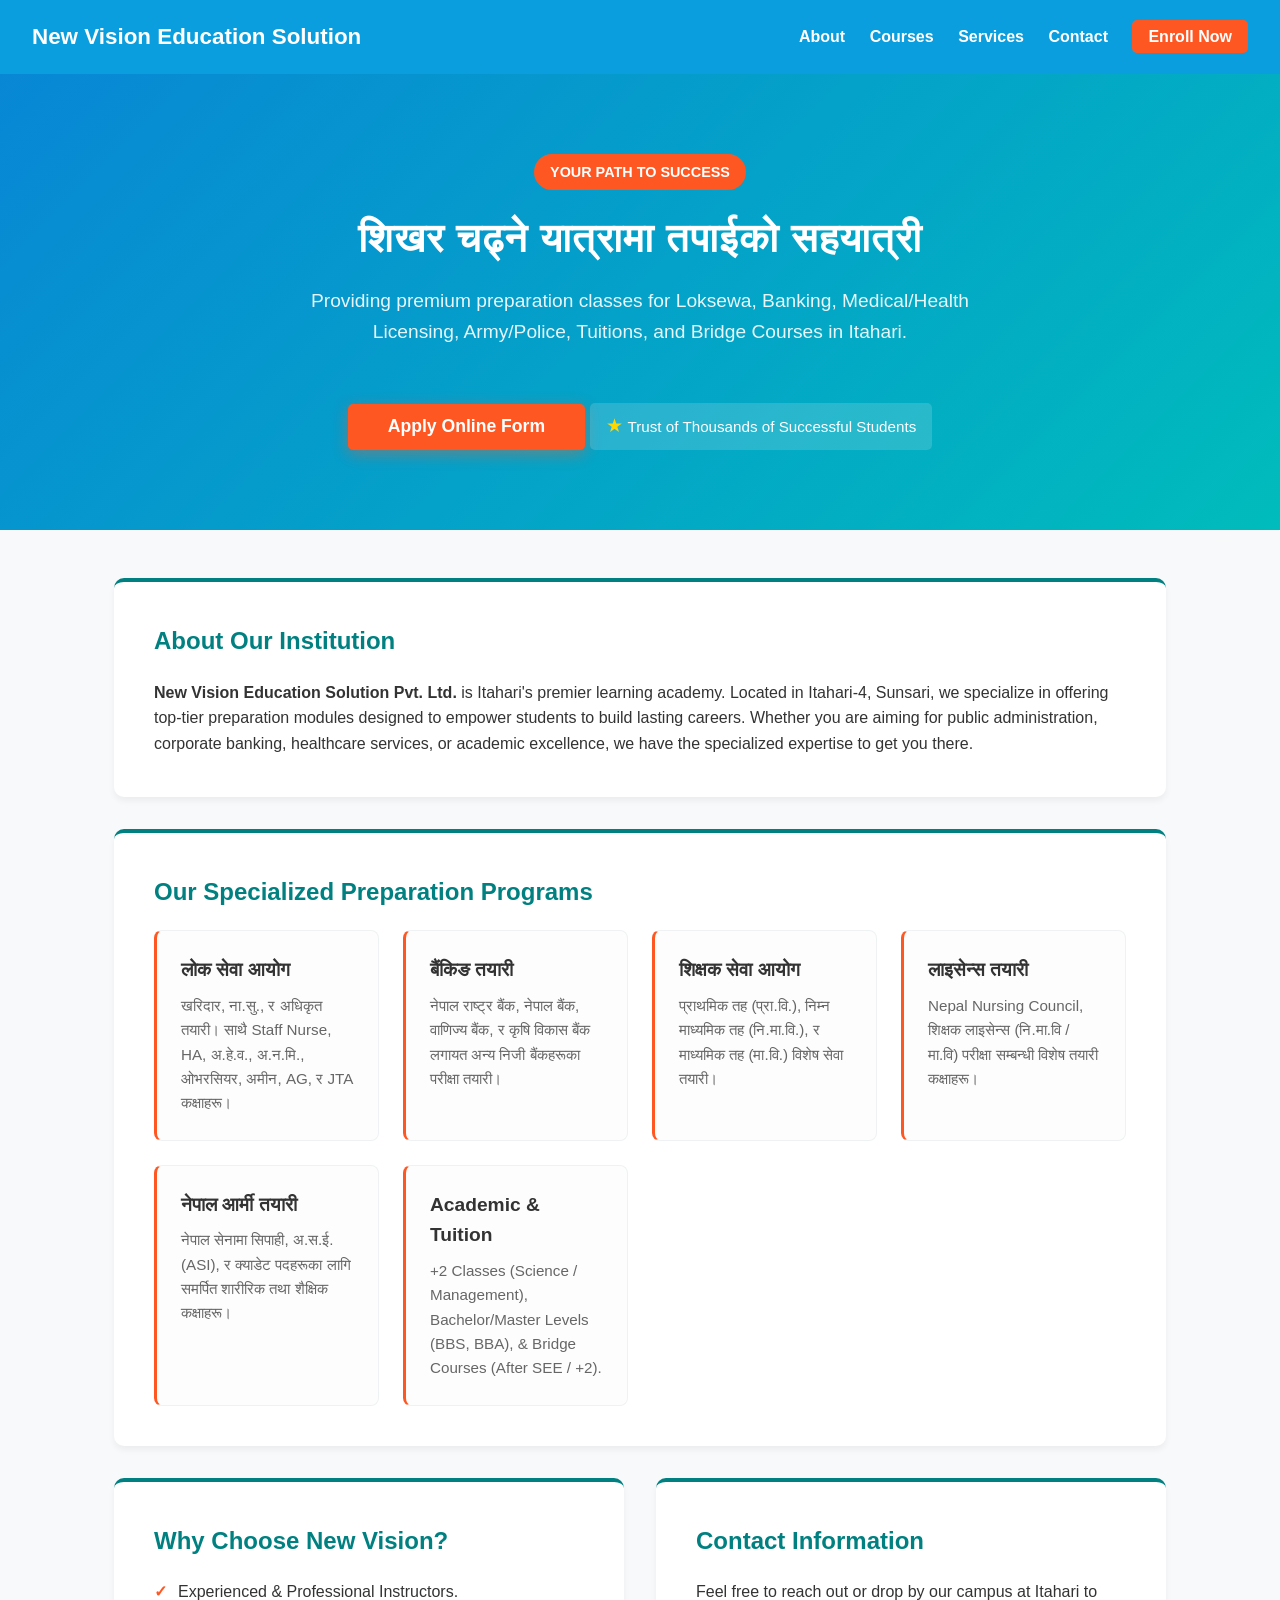
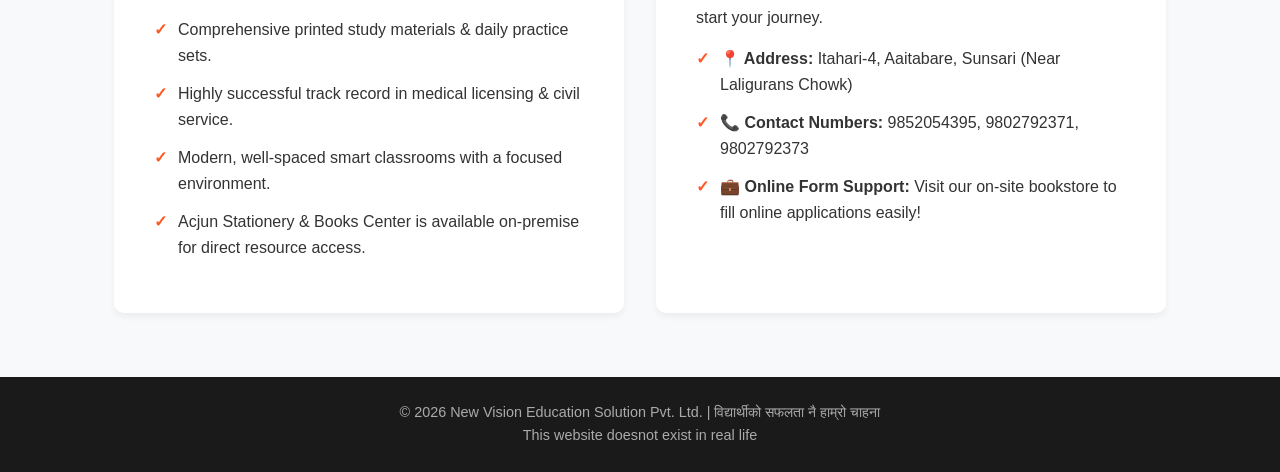
==== commit f83ad512: "in footer i added this website doesnot exist in real life" ====
--- a/new_vision.html
+++ b/new_vision.html
@@ -113,6 +113,7 @@
     <!-- Footer Area -->
     <footer>
         <p>&copy; 2026 New Vision Education Solution Pvt. Ltd. | विद्यार्थीको सफलता नै हाम्रो चाहना</p>
+        <p>This  website doesnot exist in real life</p>
     </footer>
 
 </body>
--- a/style.css
+++ b/style.css
@@ -4,7 +4,7 @@
     padding: 0;
     box-sizing: border-box;
     font-family: 'Segoe UI', Tahoma, Geneva, Verdana, sans-serif;
-}
+}                                                                                                                                                                                                                                        
 
 body {
     background-color: #f8f9fa;
@@ -14,7 +14,7 @@
 
 /* Header Navigation */
 header {
-    background-color: #008080;
+    background-color: #0a9ede;
     color: white;
     padding: 1.2rem 2rem;
     display: flex;
@@ -23,6 +23,10 @@
     box-shadow: 0 2px 10px rgba(0, 0, 0, 0.1);
 }
 
+.logo{
+    display: flex;
+    align-items: center;
+}
 .logo h1 {
     font-size: 1.4rem;
     font-weight: 700;
@@ -42,13 +46,21 @@
 
 /* Hero Banner */
 .hero-banner {
-    background: linear-gradient(135deg, #008080 0%, #00bcbc 100%);
+    background: linear-gradient(135deg, #0887d5 0%, #00bcbc 100%);
     color: white;
     text-align: center;
     padding: 5rem 1.5rem;
     position: relative;
 }
-
+.banner-image {
+    width: 100%;
+    max-width: 800px;
+    display: block;
+    margin: 2rem auto 0 auto;
+    border: 2px solid black;
+    border-radius: 10px;
+    box-shadow: 0 4px 8px rgba(0, 0, 0, 0.1);
+}
 .hero-banner .badge {
     background-color: #ff5722;
     color: white;
